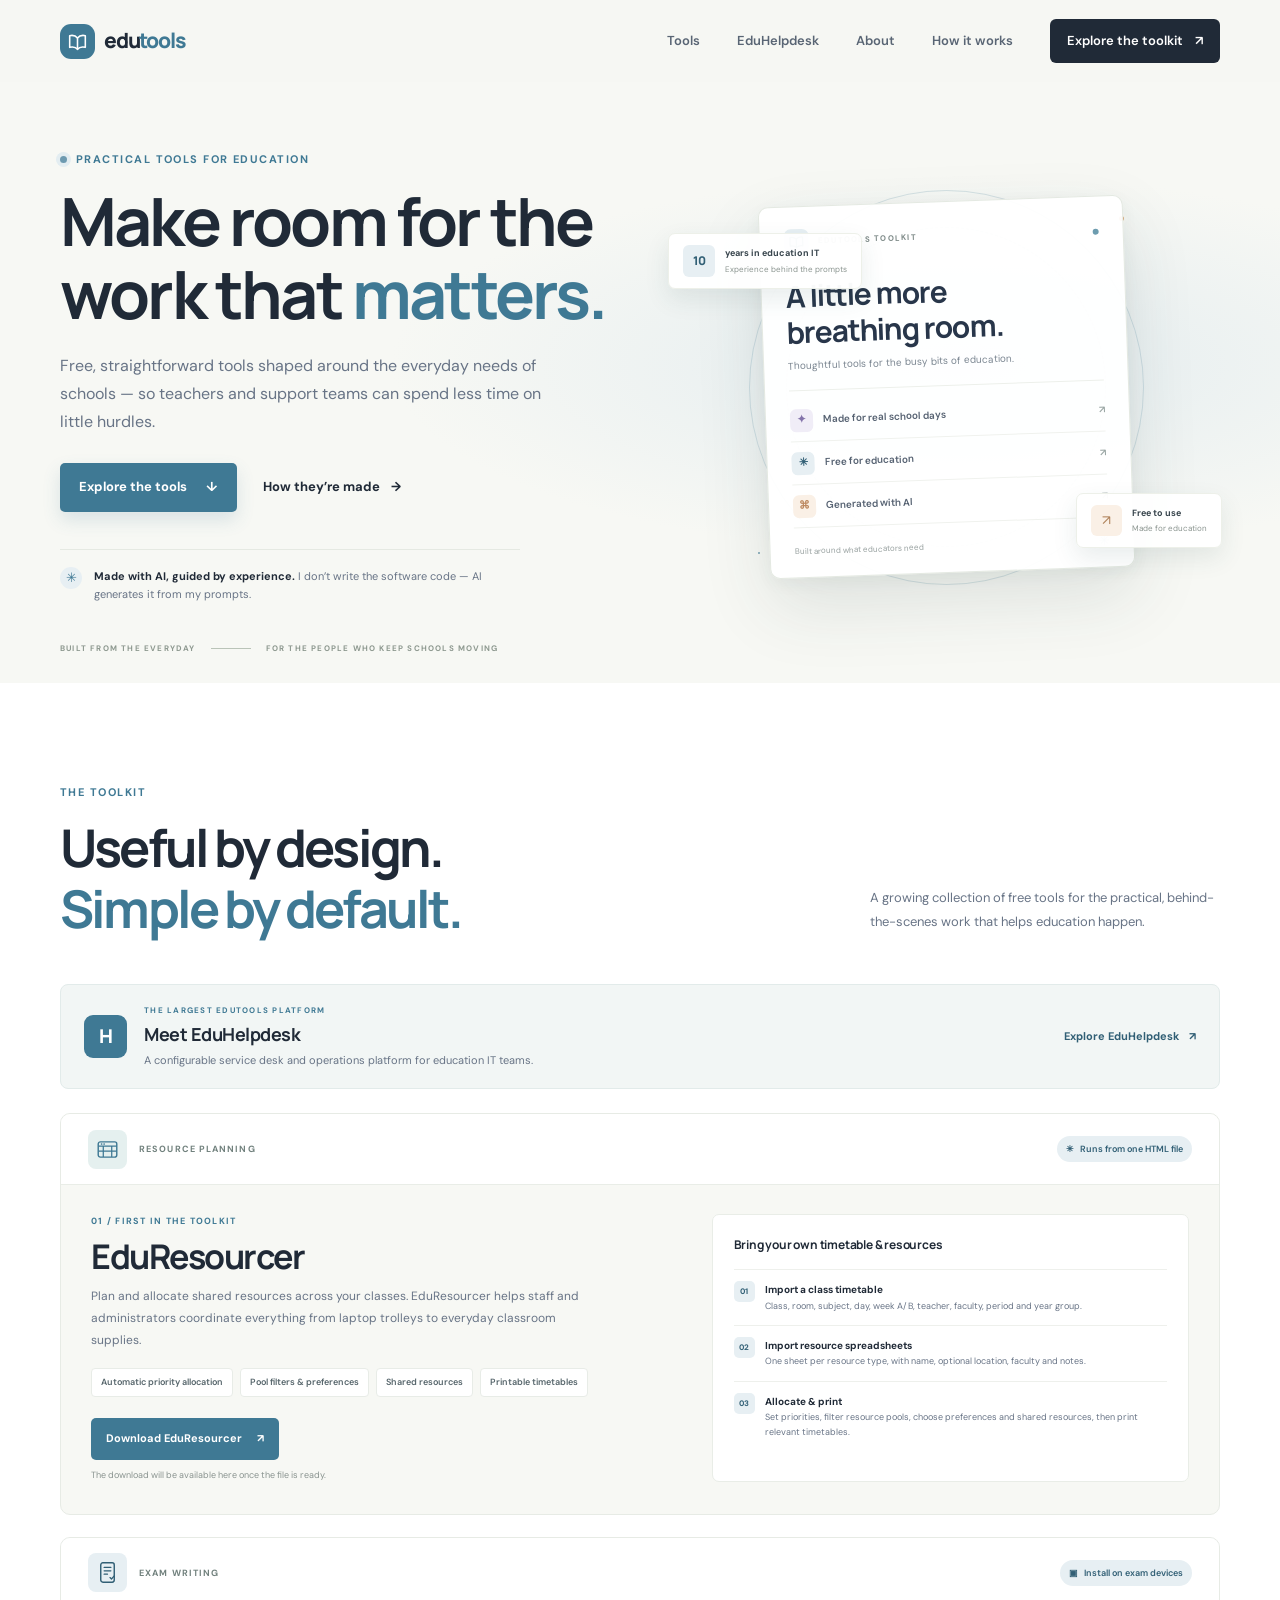
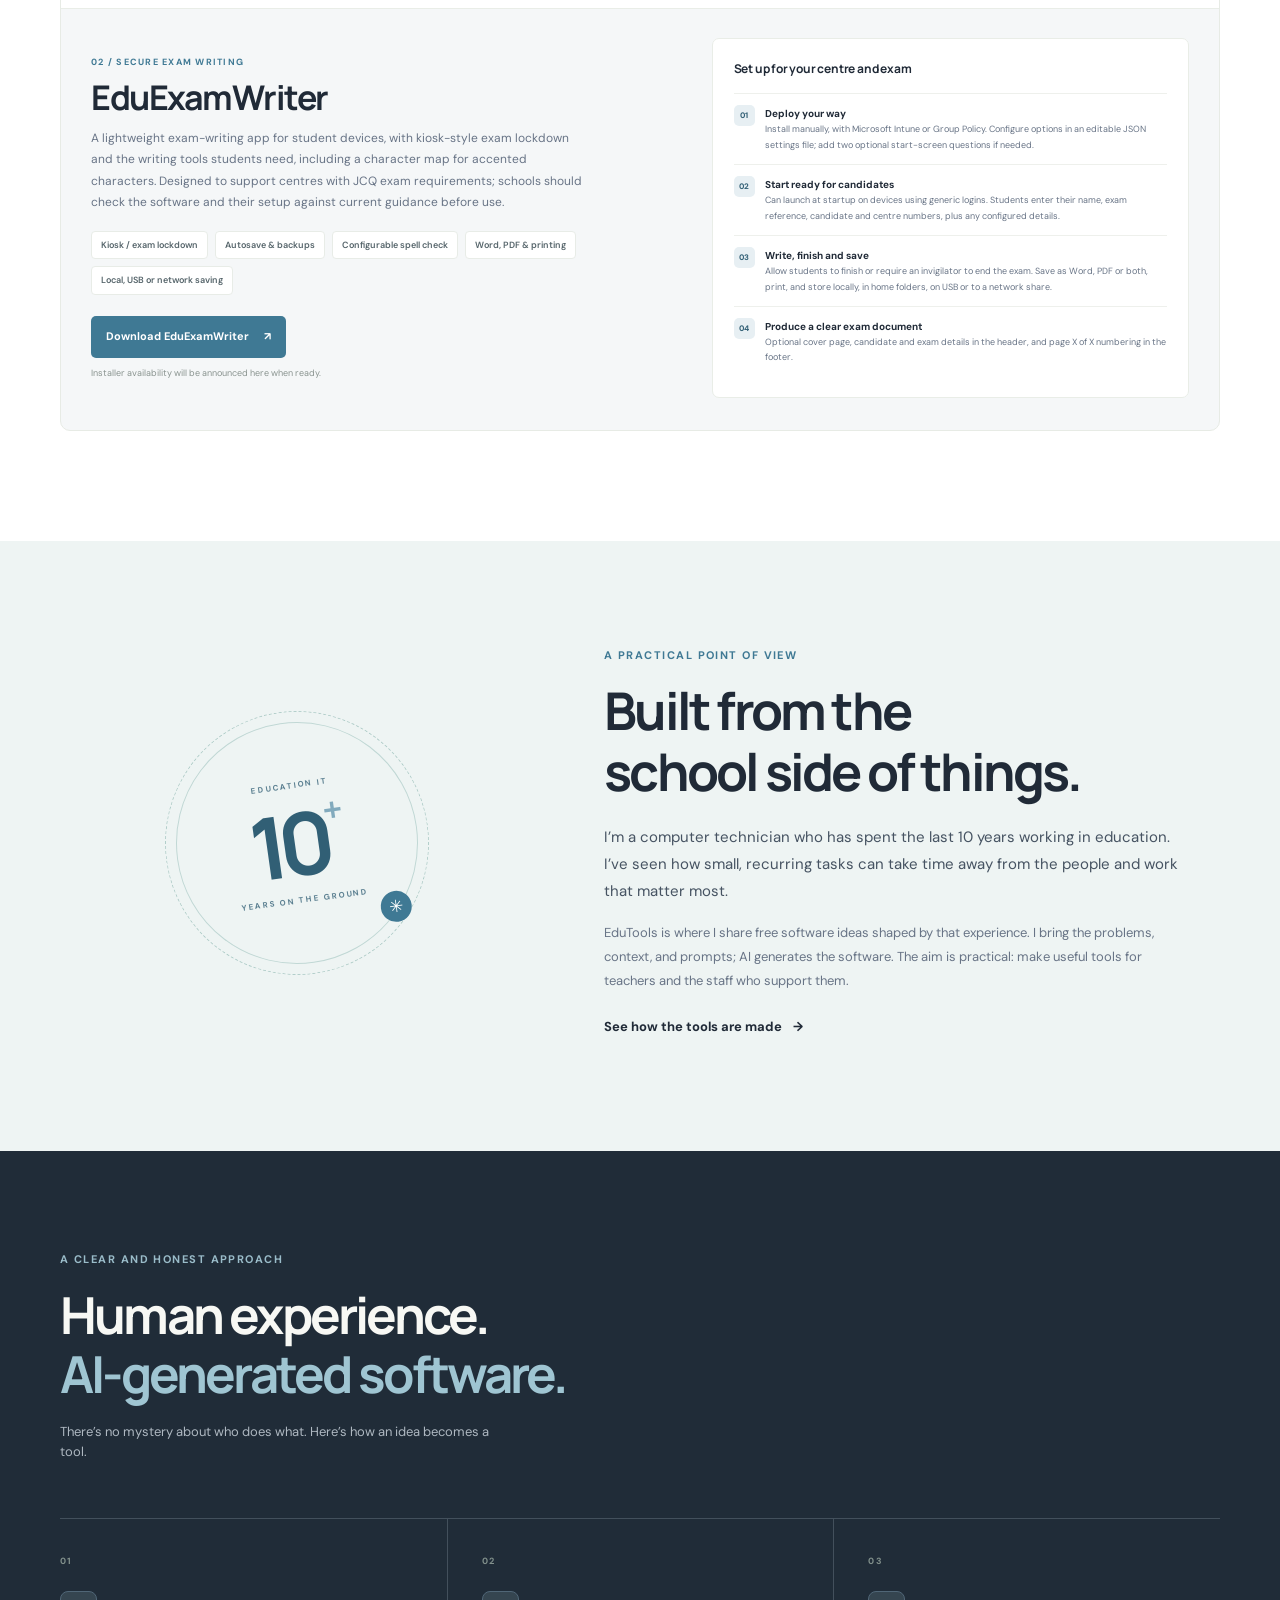
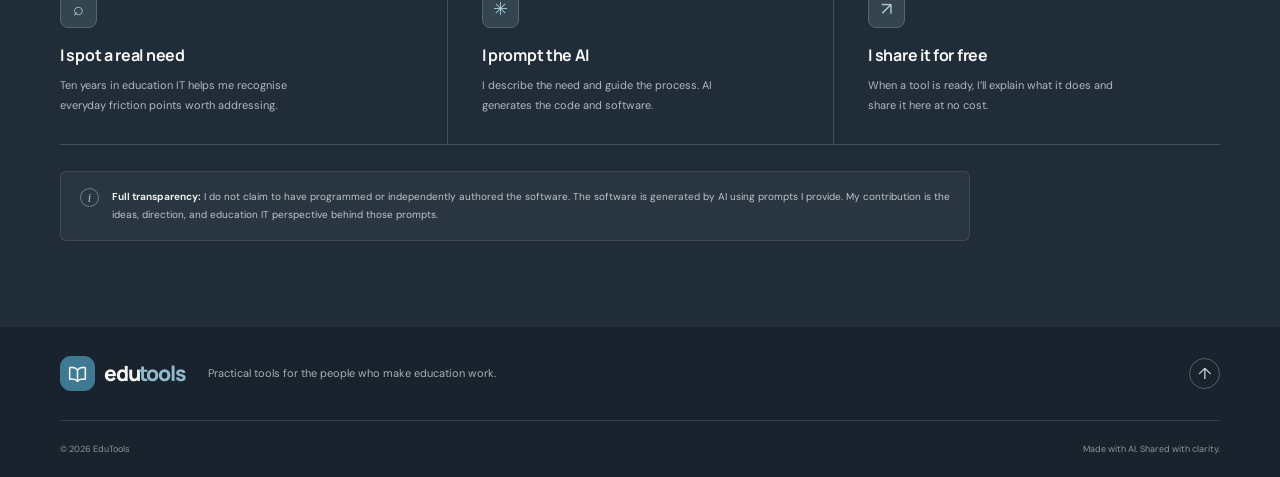
==== index.html @ 71851944 "Build EduTools product website Co-authored-by: Copilot App <223556219+Copilot@users.noreply.github.c" ====
<!doctype html>
<html lang="en">
  <head>
    <meta charset="utf-8">
    <meta name="viewport" content="width=device-width, initial-scale=1">
    <meta name="theme-color" content="#f7f8f4">
    <meta
      name="description"
      content="Free, practical tools for education, shaped by a decade of school IT experience and generated with AI."
    >
    <title>EduTools — Practical tools for education</title>
    <link rel="preconnect" href="https://fonts.googleapis.com">
    <link rel="preconnect" href="https://fonts.gstatic.com" crossorigin>
    <link
      href="https://fonts.googleapis.com/css2?family=DM+Sans:wght@400;500;600;700&family=Manrope:wght@400;500;600;700;800&display=swap"
      rel="stylesheet"
    >
    <link rel="stylesheet" href="styles.css">
    <script src="download-links.js" defer></script>
    <script src="script.js" defer></script>
  </head>
  <body>
    <a class="skip-link" href="#main">Skip to content</a>
    <header class="site-header">
      <div class="container nav-wrap">
        <a class="brand" href="#" aria-label="EduTools home">
          <span class="brand-mark" aria-hidden="true">
            <svg viewBox="0 0 32 32" fill="none">
              <path d="M6 8.5C10.5 7.5 14 9 16 11.5c2-2.5 5.5-4 10-3v15c-4.5-1-8-.1-10 2.5-2-2.6-5.5-3.5-10-2.5v-15Z" stroke="currentColor" stroke-width="2" stroke-linejoin="round"/>
              <path d="M16 12v14" stroke="currentColor" stroke-width="2" stroke-linecap="round"/>
            </svg>
          </span>
          <span>edu<span class="brand-accent">tools</span></span>
        </a>
        <button class="menu-toggle" type="button" aria-expanded="false" aria-controls="primary-nav">
          <span class="sr-only">Toggle navigation menu</span>
          <span></span><span></span>
        </button>
        <nav class="primary-nav" id="primary-nav" aria-label="Main navigation">
          <a href="#tools">Tools</a>
          <a href="helpdesk.html">EduHelpdesk</a>
          <a href="#about">About</a>
          <a href="#how">How it works</a>
          <a class="nav-cta" href="#tools">Explore the toolkit <span aria-hidden="true">↗</span></a>
        </nav>
      </div>
    </header>

    <main id="main">
      <section class="hero section-shell">
        <div class="container hero-grid">
          <div class="hero-copy">
            <p class="eyebrow"><span class="eyebrow-dot"></span> Practical tools for education</p>
            <h1>Make room for the work that <span>matters.</span></h1>
            <p class="hero-lede">
              Free, straightforward tools shaped around the everyday needs of schools —
              so teachers and support teams can spend less time on little hurdles.
            </p>
            <div class="hero-actions">
              <a class="button button-primary" href="#tools">Explore the tools <span aria-hidden="true">↓</span></a>
              <a class="text-link" href="#how">How they’re made <span aria-hidden="true">→</span></a>
            </div>
            <div class="honesty-note">
              <span class="honesty-icon" aria-hidden="true">✳</span>
              <p><strong>Made with AI, guided by experience.</strong> I don’t write the software code — AI generates it from my prompts.</p>
            </div>
          </div>

          <div class="hero-art" aria-label="An illustration of practical education tools">
            <div class="art-orbit orbit-one"></div>
            <div class="art-orbit orbit-two"></div>
            <div class="orbit-dot dot-one"></div>
            <div class="orbit-dot dot-two"></div>
            <div class="art-card card-main">
              <div class="card-topline">
                <span class="mini-mark"><svg viewBox="0 0 24 24" fill="none" aria-hidden="true"><path d="M4 6.5c3.3-.7 5.8.4 8 2.1 2.2-1.7 4.7-2.8 8-2.1v11c-3.3-.7-5.8 0-8 2-2.2-2-4.7-2.7-8-2v-11Z" stroke="currentColor" stroke-width="1.6" stroke-linejoin="round"/><path d="M12 8.8v10.4" stroke="currentColor" stroke-width="1.6"/></svg></span>
                <span class="card-label">EDUTOOLS TOOLKIT</span>
                <span class="live-dot" aria-hidden="true"></span>
              </div>
              <div class="art-heading">A little more<br>breathing room.</div>
              <p class="art-caption">Thoughtful tools for the busy bits of education.</p>
              <div class="art-divider"></div>
              <div class="art-rows">
                <div class="art-row"><span class="row-icon lilac">✦</span><span>Made for real school days</span><span class="row-arrow">↗</span></div>
                <div class="art-row"><span class="row-icon mint">✳</span><span>Free for education</span><span class="row-arrow">↗</span></div>
                <div class="art-row"><span class="row-icon peach">⌘</span><span>Generated with AI</span><span class="row-arrow">↗</span></div>
              </div>
              <div class="card-footer"><span>Built around what educators need</span><span class="footer-sparkle">✳</span></div>
            </div>
            <div class="floating-tag tag-experience"><span class="tag-icon">10</span><span><strong>years in education IT</strong><small>Experience behind the prompts</small></span></div>
            <div class="floating-tag tag-free"><span class="free-icon">↗</span><span><strong>Free to use</strong><small>Made for education</small></span></div>
          </div>
        </div>
        <div class="hero-bottom container">
          <span>BUILT FROM THE EVERYDAY</span>
          <span class="bottom-line"></span>
          <span>FOR THE PEOPLE WHO KEEP SCHOOLS MOVING</span>
        </div>
      </section>

      <section class="tools-section section-shell" id="tools">
        <div class="container">
          <div class="section-heading tools-heading">
            <div>
              <p class="eyebrow">The toolkit</p>
              <h2>Useful by design.<br><span>Simple by default.</span></h2>
            </div>
            <p class="section-intro">A growing collection of free tools for the practical, behind-the-scenes work that helps education happen.</p>
          </div>
          <a class="helpdesk-feature-link" href="helpdesk.html">
            <span class="helpdesk-feature-icon" aria-hidden="true">H</span>
            <span class="helpdesk-feature-copy">
              <span class="tool-kicker">THE LARGEST EDUTOOLS PLATFORM</span>
              <strong>Meet EduHelpdesk</strong>
              <span>A configurable service desk and operations platform for education IT teams.</span>
            </span>
            <span class="helpdesk-feature-cta">Explore EduHelpdesk <span aria-hidden="true">↗</span></span>
          </a>
          <article class="tool-card">
            <div class="tool-card-top">
              <div class="tool-icon" aria-hidden="true">
                <svg viewBox="0 0 32 32" fill="none">
                  <rect x="5" y="7" width="22" height="18" rx="2.5" stroke="currentColor" stroke-width="1.7"/>
                  <path d="M5 12h22M11 12v13m10-13v13M5 18h22" stroke="currentColor" stroke-width="1.5"/>
                  <path d="M9 9.5h.01M12 9.5h.01" stroke="currentColor" stroke-width="2" stroke-linecap="round"/>
                </svg>
              </div>
              <span class="tool-type">RESOURCE PLANNING</span>
              <span class="tool-file-badge"><span aria-hidden="true">✳</span> Runs from one HTML file</span>
            </div>
            <div class="tool-card-body">
              <div class="tool-details">
                <p class="tool-kicker">01 / FIRST IN THE TOOLKIT</p>
                <h3>EduResourcer</h3>
                <p class="tool-description">Plan and allocate shared resources across your classes. EduResourcer helps staff and administrators coordinate everything from laptop trolleys to everyday classroom supplies.</p>
                <div class="tool-features" aria-label="Key features">
                  <span>Automatic priority allocation</span>
                  <span>Pool filters &amp; preferences</span>
                  <span>Shared resources</span>
                  <span>Printable timetables</span>
                </div>
                <a class="tool-download is-disabled" id="eduresourcer-download" aria-disabled="true" tabindex="-1">
                  <span class="download-label">Download link coming soon</span>
                  <span aria-hidden="true">↗</span>
                </a>
                <p class="download-note">The download will be available here once the file is ready.</p>
              </div>
              <div class="tool-workflow">
                <h4>Bring your own timetable &amp; resources</h4>
                <div class="workflow-item">
                  <span class="workflow-number">01</span>
                  <p><strong>Import a class timetable</strong><br>Class, room, subject, day, week A/B, teacher, faculty, period and year group.</p>
                </div>
                <div class="workflow-item">
                  <span class="workflow-number">02</span>
                  <p><strong>Import resource spreadsheets</strong><br>One sheet per resource type, with name, optional location, faculty and notes.</p>
                </div>
                <div class="workflow-item">
                  <span class="workflow-number">03</span>
                  <p><strong>Allocate &amp; print</strong><br>Set priorities, filter resource pools, choose preferences and shared resources, then print relevant timetables.</p>
                </div>
              </div>
            </div>
          </article>
          <article class="tool-card tool-card-exam">
            <div class="tool-card-top">
              <div class="tool-icon exam-icon" aria-hidden="true">
                <svg viewBox="0 0 32 32" fill="none">
                  <rect x="8" y="4.5" width="16" height="23" rx="2.5" stroke="currentColor" stroke-width="1.7"/>
                  <path d="M12 10h8m-8 4h8m-8 4h4" stroke="currentColor" stroke-width="1.5" stroke-linecap="round"/>
                  <path d="m19 22 1.7 1.7L24 20" stroke="currentColor" stroke-width="1.5" stroke-linecap="round" stroke-linejoin="round"/>
                </svg>
              </div>
              <span class="tool-type">EXAM WRITING</span>
              <span class="tool-file-badge install-badge"><span aria-hidden="true">▣</span> Install on exam devices</span>
            </div>
            <div class="tool-card-body">
              <div class="tool-details">
                <p class="tool-kicker">02 / SECURE EXAM WRITING</p>
                <h3>EduExamWriter</h3>
                <p class="tool-description">A lightweight exam-writing app for student devices, with kiosk-style exam lockdown and the writing tools students need, including a character map for accented characters. Designed to support centres with JCQ exam requirements; schools should check the software and their setup against current guidance before use.</p>
                <div class="tool-features" aria-label="Key features">
                  <span>Kiosk / exam lockdown</span>
                  <span>Autosave &amp; backups</span>
                  <span>Configurable spell check</span>
                  <span>Word, PDF &amp; printing</span>
                  <span>Local, USB or network saving</span>
                </div>
                <a class="tool-download is-disabled" id="eduexamwriter-download" aria-disabled="true" tabindex="-1">
                  <span class="download-label">Installer link coming soon</span>
                  <span aria-hidden="true">↗</span>
                </a>
                <p class="download-note">Installer availability will be announced here when ready.</p>
              </div>
              <div class="tool-workflow">
                <h4>Set up for your centre and exam</h4>
                <div class="workflow-item">
                  <span class="workflow-number">01</span>
                  <p><strong>Deploy your way</strong><br>Install manually, with Microsoft Intune or Group Policy. Configure options in an editable JSON settings file; add two optional start-screen questions if needed.</p>
                </div>
                <div class="workflow-item">
                  <span class="workflow-number">02</span>
                  <p><strong>Start ready for candidates</strong><br>Can launch at startup on devices using generic logins. Students enter their name, exam reference, candidate and centre numbers, plus any configured details.</p>
                </div>
                <div class="workflow-item">
                  <span class="workflow-number">03</span>
                  <p><strong>Write, finish and save</strong><br>Allow students to finish or require an invigilator to end the exam. Save as Word, PDF or both, print, and store locally, in home folders, on USB or to a network share.</p>
                </div>
                <div class="workflow-item">
                  <span class="workflow-number">04</span>
                  <p><strong>Produce a clear exam document</strong><br>Optional cover page, candidate and exam details in the header, and page X of X numbering in the footer.</p>
                </div>
              </div>
            </div>
          </article>
        </div>
      </section>

      <section class="about-section section-shell" id="about">
        <div class="container about-grid">
          <div class="about-stamp">
            <div class="stamp-ring">
              <span class="stamp-top">EDUCATION IT</span>
              <span class="stamp-number">10<span>+</span></span>
              <span class="stamp-bottom">YEARS ON THE GROUND</span>
              <span class="stamp-center" aria-hidden="true">✳</span>
            </div>
          </div>
          <div class="about-copy">
            <p class="eyebrow">A practical point of view</p>
            <h2>Built from the<br>school side of things.</h2>
            <p class="about-lede">I’m a computer technician who has spent the last 10 years working in education. I’ve seen how small, recurring tasks can take time away from the people and work that matter most.</p>
            <p>EduTools is where I share free software ideas shaped by that experience. I bring the problems, context, and prompts; AI generates the software. The aim is practical: make useful tools for teachers and the staff who support them.</p>
            <a class="text-link" href="#how">See how the tools are made <span aria-hidden="true">→</span></a>
          </div>
        </div>
      </section>

      <section class="process-section section-shell" id="how">
        <div class="container">
          <div class="process-heading">
            <p class="eyebrow eyebrow-light">A clear and honest approach</p>
            <h2>Human experience.<br><span>AI-generated software.</span></h2>
            <p>There’s no mystery about who does what. Here’s how an idea becomes a tool.</p>
          </div>
          <div class="process-steps">
            <article class="process-step">
              <span class="step-number">01</span>
              <span class="step-icon" aria-hidden="true">⌕</span>
              <h3>I spot a real need</h3>
              <p>Ten years in education IT helps me recognise everyday friction points worth addressing.</p>
            </article>
            <article class="process-step">
              <span class="step-number">02</span>
              <span class="step-icon" aria-hidden="true">✳</span>
              <h3>I prompt the AI</h3>
              <p>I describe the need and guide the process. AI generates the code and software.</p>
            </article>
            <article class="process-step">
              <span class="step-number">03</span>
              <span class="step-icon" aria-hidden="true">↗</span>
              <h3>I share it for free</h3>
              <p>When a tool is ready, I’ll explain what it does and share it here at no cost.</p>
            </article>
          </div>
          <div class="disclosure">
            <span class="disclosure-icon" aria-hidden="true">i</span>
            <p><strong>Full transparency:</strong> I do not claim to have programmed or independently authored the software. The software is generated by AI using prompts I provide. My contribution is the ideas, direction, and education IT perspective behind those prompts.</p>
          </div>
        </div>
      </section>
    </main>

    <footer class="site-footer">
      <div class="container footer-main">
        <a class="brand footer-brand" href="#" aria-label="EduTools home">
          <span class="brand-mark" aria-hidden="true">
            <svg viewBox="0 0 32 32" fill="none"><path d="M6 8.5C10.5 7.5 14 9 16 11.5c2-2.5 5.5-4 10-3v15c-4.5-1-8-.1-10 2.5-2-2.6-5.5-3.5-10-2.5v-15Z" stroke="currentColor" stroke-width="2" stroke-linejoin="round"/><path d="M16 12v14" stroke="currentColor" stroke-width="2" stroke-linecap="round"/></svg>
          </span>
          <span>edu<span class="brand-accent">tools</span></span>
        </a>
        <p>Practical tools for the people who make education work.</p>
        <a class="footer-up" href="#" aria-label="Back to top">↑</a>
      </div>
      <div class="container footer-bottom">
        <span>© <span id="year">2026</span> EduTools</span>
        <span>Made with AI. Shared with clarity.</span>
      </div>
    </footer>
  </body>
</html>
---- styles.css ----
:root {
  color-scheme: light;
  --ink: #202a37;
  --muted: #687486;
  --teal: #3f7994;
  --teal-dark: #315f75;
  --teal-soft: #e7eff3;
  --paper: #f7f8f4;
  --white: #fff;
  --line: #e5e9e2;
  --night: #202c38;
  --display: "Manrope", "DM Sans", sans-serif;
  --body: "DM Sans", sans-serif;
}

* { box-sizing: border-box; }
html { scroll-behavior: smooth; scroll-padding-top: 88px; }
body { margin: 0; color: var(--ink); background: var(--paper); font-family: var(--body); font-size: 16px; line-height: 1.6; -webkit-font-smoothing: antialiased; }
a { color: inherit; text-decoration: none; }
button { font: inherit; }
.container { width: min(1160px, calc(100% - 64px)); margin: 0 auto; }
.section-shell { position: relative; overflow: hidden; }
.skip-link { position: absolute; z-index: 20; top: 10px; left: 10px; padding: 10px 14px; color: var(--white); background: var(--night); transform: translateY(-150%); }
.skip-link:focus { transform: translateY(0); }
.sr-only { position: absolute; width: 1px; height: 1px; padding: 0; margin: -1px; overflow: hidden; clip: rect(0, 0, 0, 0); white-space: nowrap; border: 0; }

.site-header { position: relative; z-index: 5; background: rgba(247, 248, 244, .93); }
.nav-wrap { height: 82px; display: flex; align-items: center; justify-content: space-between; }
.brand { display: inline-flex; align-items: center; gap: 9px; color: var(--ink); font-family: var(--display); font-size: 21px; font-weight: 800; letter-spacing: -1.2px; }
.brand-mark { display: grid; width: 35px; height: 35px; place-items: center; color: var(--white); background: var(--teal); border-radius: 11px; }
.brand-mark svg { width: 25px; height: 25px; }
.brand-accent { color: var(--teal); }
.primary-nav { display: flex; align-items: center; gap: 37px; color: #596574; font-size: 13px; font-weight: 600; }
.primary-nav > a:not(.nav-cta):hover, .text-link:hover { color: var(--teal-dark); }
.nav-cta { display: inline-flex; align-items: center; gap: 12px; padding: 12px 17px; color: var(--white); background: var(--ink); border-radius: 6px; transition: background .2s ease, transform .2s ease; }
.nav-cta:hover { background: var(--teal-dark); transform: translateY(-1px); }
.menu-toggle { display: none; }

.hero { padding: 67px 0 28px; background: radial-gradient(ellipse at 75% 47%, rgba(222, 233, 238, .76) 0, rgba(247, 248, 244, 0) 42%); }
.hero-grid { min-height: 476px; display: grid; grid-template-columns: 1.02fr .98fr; align-items: center; gap: 42px; }
.hero-copy { position: relative; z-index: 1; padding-bottom: 20px; }
.eyebrow { display: flex; align-items: center; gap: 9px; margin: 0 0 17px; color: var(--teal); font-size: 11px; font-weight: 700; letter-spacing: 1.45px; text-transform: uppercase; }
.eyebrow-dot { width: 7px; height: 7px; background: #6d9ab0; border-radius: 50%; box-shadow: 0 0 0 4px #e3edf1; }
h1, h2, h3, p { margin-top: 0; }
h1, h2 { font-family: var(--display); letter-spacing: -2.8px; }
.hero h1 { max-width: 570px; margin-bottom: 22px; font-size: clamp(48px, 5.2vw, 68px); font-weight: 700; line-height: 1.09; }
.hero h1 span, .section-heading h2 span { color: var(--teal); }
.hero-lede { max-width: 490px; margin-bottom: 27px; color: var(--muted); font-size: 16px; line-height: 1.75; }
.hero-actions { display: flex; align-items: center; gap: 26px; }
.button { display: inline-flex; align-items: center; justify-content: center; gap: 19px; padding: 14px 19px; border-radius: 5px; font-size: 13px; font-weight: 700; transition: transform .2s ease, background .2s ease; }
.button-primary { color: var(--white); background: var(--teal); box-shadow: 0 8px 18px rgba(63, 121, 148, .16); }
.button-primary:hover { background: var(--teal-dark); transform: translateY(-2px); }
.text-link { display: inline-flex; align-items: center; gap: 11px; color: var(--ink); font-size: 13px; font-weight: 700; transition: color .2s ease; }
.honesty-note { display: flex; max-width: 460px; align-items: flex-start; gap: 12px; margin-top: 37px; padding-top: 17px; border-top: 1px solid var(--line); }
.honesty-icon { display: grid; width: 22px; height: 22px; flex: 0 0 22px; place-items: center; color: var(--teal); background: var(--teal-soft); border-radius: 50%; font-size: 13px; }
.honesty-note p { margin: 0; color: var(--muted); font-size: 11px; line-height: 1.65; }
.honesty-note strong { color: var(--ink); font-weight: 700; }

.hero-art { position: relative; display: grid; min-height: 452px; place-items: center; }
.art-orbit { position: absolute; border: 1px solid rgba(63, 121, 148, .19); border-radius: 50%; }
.orbit-one { width: 395px; height: 395px; }
.orbit-two { width: 320px; height: 320px; border-style: dashed; }
.orbit-dot { position: absolute; z-index: 1; width: 11px; height: 11px; background: #d5a16e; border: 3px solid var(--paper); border-radius: 50%; }
.dot-one { top: 52px; right: 93px; }
.dot-two { bottom: 56px; left: 83px; width: 8px; height: 8px; background: #78a0b1; }
.art-card { position: relative; z-index: 2; }
.card-main { width: min(365px, 77%); min-height: 348px; padding: 22px 24px 15px; background: rgba(255, 255, 255, .95); border: 1px solid rgba(226, 231, 223, .9); border-radius: 10px; box-shadow: 0 28px 70px rgba(43, 69, 68, .12), 0 5px 16px rgba(43, 69, 68, .05); transform: rotate(-2deg); }
.card-topline { display: flex; align-items: center; gap: 9px; }
.mini-mark { display: grid; width: 25px; height: 25px; place-items: center; color: var(--teal); background: var(--teal-soft); border-radius: 7px; }
.mini-mark svg { width: 19px; height: 19px; }
.card-label { color: #7f8b89; font-size: 8px; font-weight: 700; letter-spacing: 1.25px; }
.live-dot { width: 6px; height: 6px; margin-left: auto; background: #6d9caf; border-radius: 50%; }
.art-heading { margin-top: 24px; color: #28364a; font-family: var(--display); font-size: 30px; font-weight: 700; letter-spacing: -1.15px; line-height: 1.2; }
.art-caption { margin: 8px 0 16px; color: #7c8792; font-size: 10px; }
.art-divider { height: 1px; background: #edf0eb; }
.art-rows { padding-top: 8px; }
.art-row { display: flex; height: 43px; align-items: center; gap: 10px; border-bottom: 1px solid #f0f2ee; color: #556171; font-size: 10px; font-weight: 600; }
.row-icon { display: grid; width: 23px; height: 23px; place-items: center; border-radius: 6px; font-size: 11px; }
.row-icon.lilac { color: #8373aa; background: #f0edf7; }
.row-icon.mint { color: var(--teal-dark); background: var(--teal-soft); }
.row-icon.peach { color: #bd8a62; background: #faf0e6; }
.row-arrow { margin-left: auto; color: #9aa6a4; }
.card-footer { display: flex; align-items: center; justify-content: space-between; padding-top: 13px; color: #97a09f; font-size: 8px; }
.footer-sparkle { color: #82aabe; font-size: 13px; }
.floating-tag { position: absolute; z-index: 3; display: flex; align-items: center; gap: 10px; padding: 11px 14px; background: rgba(255, 255, 255, .97); border: 1px solid #edf0e9; border-radius: 7px; box-shadow: 0 10px 25px rgba(40, 76, 77, .1); }
.floating-tag strong, .floating-tag small { display: block; white-space: nowrap; }
.floating-tag strong { color: #38454d; font-size: 9px; }
.floating-tag small { margin-top: 2px; color: #8a948f; font-size: 8px; }
.tag-experience { top: 72px; left: -4px; }
.tag-icon { display: grid; width: 32px; height: 32px; place-items: center; color: var(--teal-dark); background: var(--teal-soft); border-radius: 6px; font-family: var(--display); font-size: 12px; font-weight: 800; }
.tag-free { right: -2px; bottom: 65px; }
.free-icon { display: grid; width: 31px; height: 31px; place-items: center; color: #af8159; background: #faf0e6; border-radius: 6px; font-size: 14px; }
.hero-bottom { display: flex; align-items: center; gap: 15px; padding-top: 17px; color: #8d988f; font-size: 8px; font-weight: 700; letter-spacing: 1.2px; }
.bottom-line { width: 40px; height: 1px; background: #bac4b8; }

.tools-section { padding: 101px 0 110px; background: #fff; }
.section-heading { display: flex; align-items: flex-end; justify-content: space-between; gap: 30px; }
.section-heading h2, .about-copy h2, .process-heading h2 { margin: 0; font-size: clamp(38px, 4.5vw, 52px); font-weight: 700; line-height: 1.16; }
.tools-heading { margin-bottom: 45px; }
.section-intro { max-width: 350px; margin: 0 0 6px; color: var(--muted); font-size: 13px; line-height: 1.8; }
.helpdesk-feature-link { display: flex; align-items: center; gap: 17px; margin-bottom: 24px; padding: 19px 23px; background: #f2f6f5; border: 1px solid #e2ebea; border-radius: 8px; transition: border-color .2s ease, transform .2s ease, box-shadow .2s ease; }
.helpdesk-feature-link:hover { border-color: #bad0dc; box-shadow: 0 10px 25px rgba(48, 91, 112, .07); transform: translateY(-2px); }
.helpdesk-feature-icon { display: grid; width: 43px; height: 43px; flex: 0 0 43px; place-items: center; color: #fff; background: var(--teal); border-radius: 9px; font-family: var(--display); font-size: 19px; font-weight: 800; }
.helpdesk-feature-copy { display: flex; flex: 1; flex-direction: column; gap: 3px; }
.helpdesk-feature-copy .tool-kicker { margin: 0; font-size: 8px; }
.helpdesk-feature-copy strong { color: var(--ink); font-family: var(--display); font-size: 18px; letter-spacing: -.5px; }
.helpdesk-feature-copy > span:last-child { color: var(--muted); font-size: 11px; }
.helpdesk-feature-cta { display: flex; align-items: center; gap: 10px; color: var(--teal-dark); font-size: 11px; font-weight: 700; white-space: nowrap; }
.tool-card { overflow: hidden; background: #f7f8f4; border: 1px solid #e7ebe5; border-radius: 10px; }
.tool-card + .tool-card { margin-top: 22px; }
.tool-card-exam { background: #f5f7f8; }
.tool-card-top { display: flex; min-height: 71px; align-items: center; gap: 12px; padding: 15px 27px; background: #fff; border-bottom: 1px solid #e9ede7; }
.tool-icon { display: grid; width: 39px; height: 39px; flex: 0 0 39px; place-items: center; color: var(--teal); background: #e5f0ef; border-radius: 8px; }
.exam-icon { color: var(--teal-dark); background: var(--teal-soft); }
.tool-icon svg { width: 27px; height: 27px; }
.tool-type { color: #71817d; font-size: 9px; font-weight: 700; letter-spacing: 1.1px; }
.tool-file-badge { display: inline-flex; align-items: center; gap: 6px; margin-left: auto; padding: 6px 9px; color: var(--teal-dark); background: var(--teal-soft); border-radius: 20px; font-size: 9px; font-weight: 600; }
.install-badge { color: var(--teal-dark); background: var(--teal-soft); }
.tool-card-body { display: grid; grid-template-columns: 1.1fr .9fr; gap: 37px; padding: 29px 30px 32px; }
.tool-details { align-self: center; }
.tool-kicker { margin: 0 0 7px; color: var(--teal); font-size: 9px; font-weight: 700; letter-spacing: 1.25px; }
.tool-details h3 { margin: 0 0 10px; font-family: var(--display); font-size: 34px; letter-spacing: -1.5px; line-height: 1.2; }
.tool-description { max-width: 495px; margin: 0; color: var(--muted); font-size: 12px; line-height: 1.8; }
.tool-features { display: flex; flex-wrap: wrap; gap: 7px; margin-top: 17px; }
.tool-features span { padding: 6px 9px; color: #56656b; background: #fff; border: 1px solid #e8ece7; border-radius: 4px; font-size: 9px; font-weight: 600; }
.tool-download { display: inline-flex; min-height: 42px; align-items: center; justify-content: center; gap: 15px; margin-top: 21px; padding: 0 15px; color: #fff; background: var(--teal); border-radius: 5px; font-size: 11px; font-weight: 700; transition: background .2s ease, transform .2s ease; }
.tool-download:not(.is-disabled):hover { background: var(--teal-dark); transform: translateY(-1px); }
.tool-download.is-disabled { color: #75837f; background: #e4e9e4; cursor: not-allowed; }
.tool-card-exam .tool-download:not(.is-disabled) { background: var(--teal); }
.tool-card-exam .tool-download:not(.is-disabled):hover { background: var(--teal-dark); }
.tool-card-exam .workflow-number { color: var(--teal-dark); background: var(--teal-soft); }
.download-note { margin: 8px 0 0; color: #89938f; font-size: 9px; }
.tool-workflow { align-self: stretch; padding: 20px 21px; background: #fff; border: 1px solid #e9ede7; border-radius: 7px; }
.tool-workflow h4 { margin: 0 0 15px; font-family: var(--display); font-size: 12px; letter-spacing: -.2px; }
.workflow-item { display: flex; align-items: flex-start; gap: 10px; padding: 11px 0; border-top: 1px solid #eef0ec; }
.workflow-number { display: grid; width: 21px; height: 21px; flex: 0 0 21px; place-items: center; color: var(--teal-dark); background: var(--teal-soft); border-radius: 5px; font-size: 8px; font-weight: 700; }
.workflow-item p { margin: 0; color: var(--muted); font-size: 9px; line-height: 1.7; }
.workflow-item strong { color: var(--ink); font-size: 10px; }
.about-section { padding: 106px 0 112px; background: #eef4f3; }
.about-grid { display: grid; grid-template-columns: .87fr 1.13fr; align-items: center; gap: 70px; }
.about-stamp { display: grid; min-height: 300px; place-items: center; }
.stamp-ring { position: relative; display: flex; width: 242px; height: 242px; flex-direction: column; align-items: center; justify-content: center; color: var(--teal-dark); border: 1px solid #c1d8d5; border-radius: 50%; outline: 1px dashed #b2ceca; outline-offset: 10px; transform: rotate(-8deg); }
.stamp-top, .stamp-bottom { color: #5d8192; font-size: 8px; font-weight: 700; letter-spacing: 1.8px; }
.stamp-number { margin: 2px 0; font-family: var(--display); font-size: 86px; font-weight: 700; letter-spacing: -9px; line-height: 1.15; }
.stamp-number span { color: #82aabd; font-size: 36px; letter-spacing: -3px; vertical-align: top; }
.stamp-center { position: absolute; right: 15px; bottom: 28px; display: grid; width: 31px; height: 31px; place-items: center; color: #fff; background: var(--teal); border-radius: 50%; font-size: 17px; }
.about-copy { max-width: 580px; }
.about-copy h2 { margin-bottom: 22px; }
.about-copy > p:not(.eyebrow) { margin-bottom: 16px; color: var(--muted); font-size: 13px; line-height: 1.85; }
.about-copy .about-lede { color: #465362 !important; font-size: 15px !important; line-height: 1.8 !important; }
.about-copy .text-link { margin-top: 8px; }

.process-section { padding: 100px 0 86px; color: #f7f8f4; background: var(--night); }
.eyebrow-light { color: #9abcc9; }
.process-heading { max-width: 670px; }
.process-heading h2 { font-size: clamp(38px, 4.3vw, 51px); }
.process-heading h2 span { color: #9fc5d2; }
.process-heading > p:last-child { max-width: 440px; margin: 18px 0 0; color: #aeb8c1; font-size: 13px; }
.process-steps { display: grid; grid-template-columns: repeat(3, 1fr); gap: 0; margin-top: 55px; border-top: 1px solid #43505c; border-bottom: 1px solid #43505c; }
.process-step { position: relative; min-height: 225px; padding: 27px 35px 27px 0; }
.process-step + .process-step { padding-left: 34px; border-left: 1px solid #43505c; }
.step-number { color: #82918c; font-size: 9px; font-weight: 700; letter-spacing: 1.2px; }
.step-icon { display: grid; width: 37px; height: 37px; margin: 19px 0 15px; place-items: center; color: #a9cedc; background: #354550; border: 1px solid #506677; border-radius: 8px; font-size: 18px; }
.process-step h3 { margin-bottom: 8px; font-family: var(--display); font-size: 16px; letter-spacing: -.3px; }
.process-step p { max-width: 265px; margin: 0; color: #aeb8c1; font-size: 11px; line-height: 1.8; }
.disclosure { display: flex; align-items: flex-start; gap: 13px; max-width: 910px; margin-top: 26px; padding: 16px 19px; background: rgba(255, 255, 255, .045); border: 1px solid rgba(255, 255, 255, .1); border-radius: 6px; }
.disclosure-icon { display: grid; width: 19px; height: 19px; flex: 0 0 19px; place-items: center; color: #a9cedc; border: 1px solid #6b8190; border-radius: 50%; font-family: Georgia, serif; font-size: 12px; font-style: italic; }
.disclosure p { margin: 0; color: #bdc6ca; font-size: 10px; line-height: 1.8; }
.disclosure strong { color: #eef2ec; }

.site-footer { color: #cbd3d3; background: #19232d; }
.footer-main { display: flex; min-height: 94px; align-items: center; gap: 24px; border-bottom: 1px solid #35404a; }
.footer-brand { color: #f6f7f3; }
.footer-brand .brand-accent { color: #91b9ca; }
.footer-brand .brand-mark { color: #eef5eb; background: var(--teal); }
.footer-main > p { margin: 0; color: #a5b0b6; font-size: 11px; }
.footer-up { display: grid; width: 31px; height: 31px; margin-left: auto; place-items: center; border: 1px solid #53606a; border-radius: 50%; transition: background .2s ease; }
.footer-up:hover { background: #31404a; }
.footer-bottom { display: flex; min-height: 56px; align-items: center; justify-content: space-between; color: #89969e; font-size: 9px; }

@media (max-width: 900px) {
  .container { width: min(100% - 48px, 700px); }
  .hero { padding-top: 42px; }
  .hero-grid { grid-template-columns: 1fr; gap: 5px; }
  .hero-copy { padding-bottom: 0; }
  .hero h1 { max-width: 630px; font-size: clamp(48px, 8vw, 66px); }
  .hero-art { min-height: 420px; }
  .tag-experience { left: 6%; }
  .tag-free { right: 6%; }
  .hero-bottom { margin-top: 4px; }
  .about-grid { gap: 32px; }
  .tool-card-body { gap: 22px; padding: 24px; }
  .tool-workflow { padding: 17px; }
}

@media (max-width: 640px) {
  html { scroll-padding-top: 70px; }
  .container { width: calc(100% - 40px); }
  .nav-wrap { height: 70px; }
  .menu-toggle { display: flex; width: 40px; height: 40px; flex-direction: column; align-items: center; justify-content: center; gap: 6px; padding: 0; background: transparent; border: 1px solid var(--line); border-radius: 6px; cursor: pointer; }
  .menu-toggle span:not(.sr-only) { width: 17px; height: 2px; background: var(--ink); transition: transform .2s ease; }
  .menu-toggle[aria-expanded="true"] span:nth-last-child(2) { transform: translateY(4px) rotate(45deg); }
  .menu-toggle[aria-expanded="true"] span:last-child { transform: translateY(-4px) rotate(-45deg); }
  .primary-nav { position: absolute; top: 62px; right: 20px; left: 20px; display: none; align-items: stretch; gap: 0; padding: 9px 16px 15px; background: #fff; border: 1px solid var(--line); border-radius: 8px; box-shadow: 0 15px 35px rgba(29, 45, 35, .12); }
  .primary-nav.is-open { display: flex; flex-direction: column; }
  .primary-nav > a:not(.nav-cta) { padding: 11px 0; border-bottom: 1px solid #f0f1ee; }
  .nav-cta { justify-content: center; margin-top: 12px; }
  .hero { padding: 43px 0 24px; }
  .hero-grid { min-height: 0; }
  .eyebrow { font-size: 9px; letter-spacing: 1.1px; }
  .hero h1 { margin-bottom: 16px; font-size: clamp(44px, 13vw, 58px); letter-spacing: -2.3px; }
  .hero-lede { font-size: 14px; }
  .hero-actions { gap: 17px; }
  .button { gap: 11px; padding: 13px 14px; font-size: 11px; }
  .text-link { gap: 7px; font-size: 11px; }
  .honesty-note { margin-top: 25px; }
  .hero-art { min-height: 363px; margin-top: 6px; }
  .orbit-one { width: 315px; height: 315px; }
  .orbit-two { width: 255px; height: 255px; }
  .card-main { width: min(310px, 79%); min-height: 317px; padding: 18px 19px 13px; }
  .art-heading { margin-top: 18px; font-size: 27px; }
  .art-row { height: 39px; }
  .tag-experience { top: 39px; left: 0; }
  .tag-free { right: 0; bottom: 36px; }
  .floating-tag { gap: 7px; padding: 8px 9px; }
  .floating-tag strong { font-size: 8px; }
  .floating-tag small { font-size: 7px; }
  .tag-icon, .free-icon { width: 27px; height: 27px; }
  .hero-bottom { gap: 9px; font-size: 6px; letter-spacing: .7px; }
  .bottom-line { width: 20px; }
  .tools-section, .about-section { padding: 73px 0; }
  .section-heading { display: block; }
  .section-heading h2, .about-copy h2, .process-heading h2 { font-size: 39px; letter-spacing: -2px; }
  .tools-heading { margin-bottom: 25px; }
  .section-intro { margin-top: 16px; font-size: 12px; }
  .helpdesk-feature-link { align-items: flex-start; flex-wrap: wrap; gap: 11px; padding: 16px; }
  .helpdesk-feature-icon { width: 36px; height: 36px; flex-basis: 36px; }
  .helpdesk-feature-copy { min-width: calc(100% - 55px); }
  .helpdesk-feature-copy strong { font-size: 16px; }
  .helpdesk-feature-cta { margin-left: 47px; font-size: 10px; }
  .tool-card-top { flex-wrap: wrap; gap: 9px; padding: 13px 16px; }
  .tool-icon { width: 34px; height: 34px; flex-basis: 34px; }
  .tool-icon svg { width: 24px; height: 24px; }
  .tool-type { font-size: 8px; }
  .tool-file-badge { margin-left: auto; padding: 5px 7px; font-size: 8px; }
  .tool-card-body { grid-template-columns: 1fr; gap: 22px; padding: 22px 17px; }
  .tool-details h3 { font-size: 30px; }
  .tool-description { font-size: 11px; }
  .tool-features span { font-size: 8px; }
  .tool-workflow { padding: 17px 15px; }
  .about-grid { grid-template-columns: 1fr; gap: 25px; }
  .about-stamp { min-height: 210px; }
  .stamp-ring { width: 190px; height: 190px; }
  .stamp-number { font-size: 69px; }
  .stamp-center { right: 9px; bottom: 17px; width: 28px; height: 28px; }
  .about-copy > p:not(.eyebrow) { font-size: 12px; }
  .about-copy .about-lede { font-size: 14px !important; }
  .process-section { padding: 74px 0 60px; }
  .process-heading > p:last-child { font-size: 12px; }
  .process-steps { grid-template-columns: 1fr; margin-top: 33px; }
  .process-step, .process-step + .process-step { min-height: 0; padding: 20px 0; border-left: 0; }
  .process-step + .process-step { border-top: 1px solid #43505c; }
  .step-icon { margin: 11px 0; }
  .process-step p { max-width: 350px; }
  .disclosure { margin-top: 18px; padding: 13px; }
  .disclosure p { font-size: 9px; }
  .footer-main { min-height: 84px; gap: 12px; }
  .footer-main > p { max-width: 160px; font-size: 9px; }
  .footer-bottom { min-height: 52px; font-size: 8px; }
}

@media (prefers-reduced-motion: reduce) {
  *, *::before, *::after { scroll-behavior: auto !important; transition-duration: .01ms !important; animation-duration: .01ms !important; animation-iteration-count: 1 !important; }
}
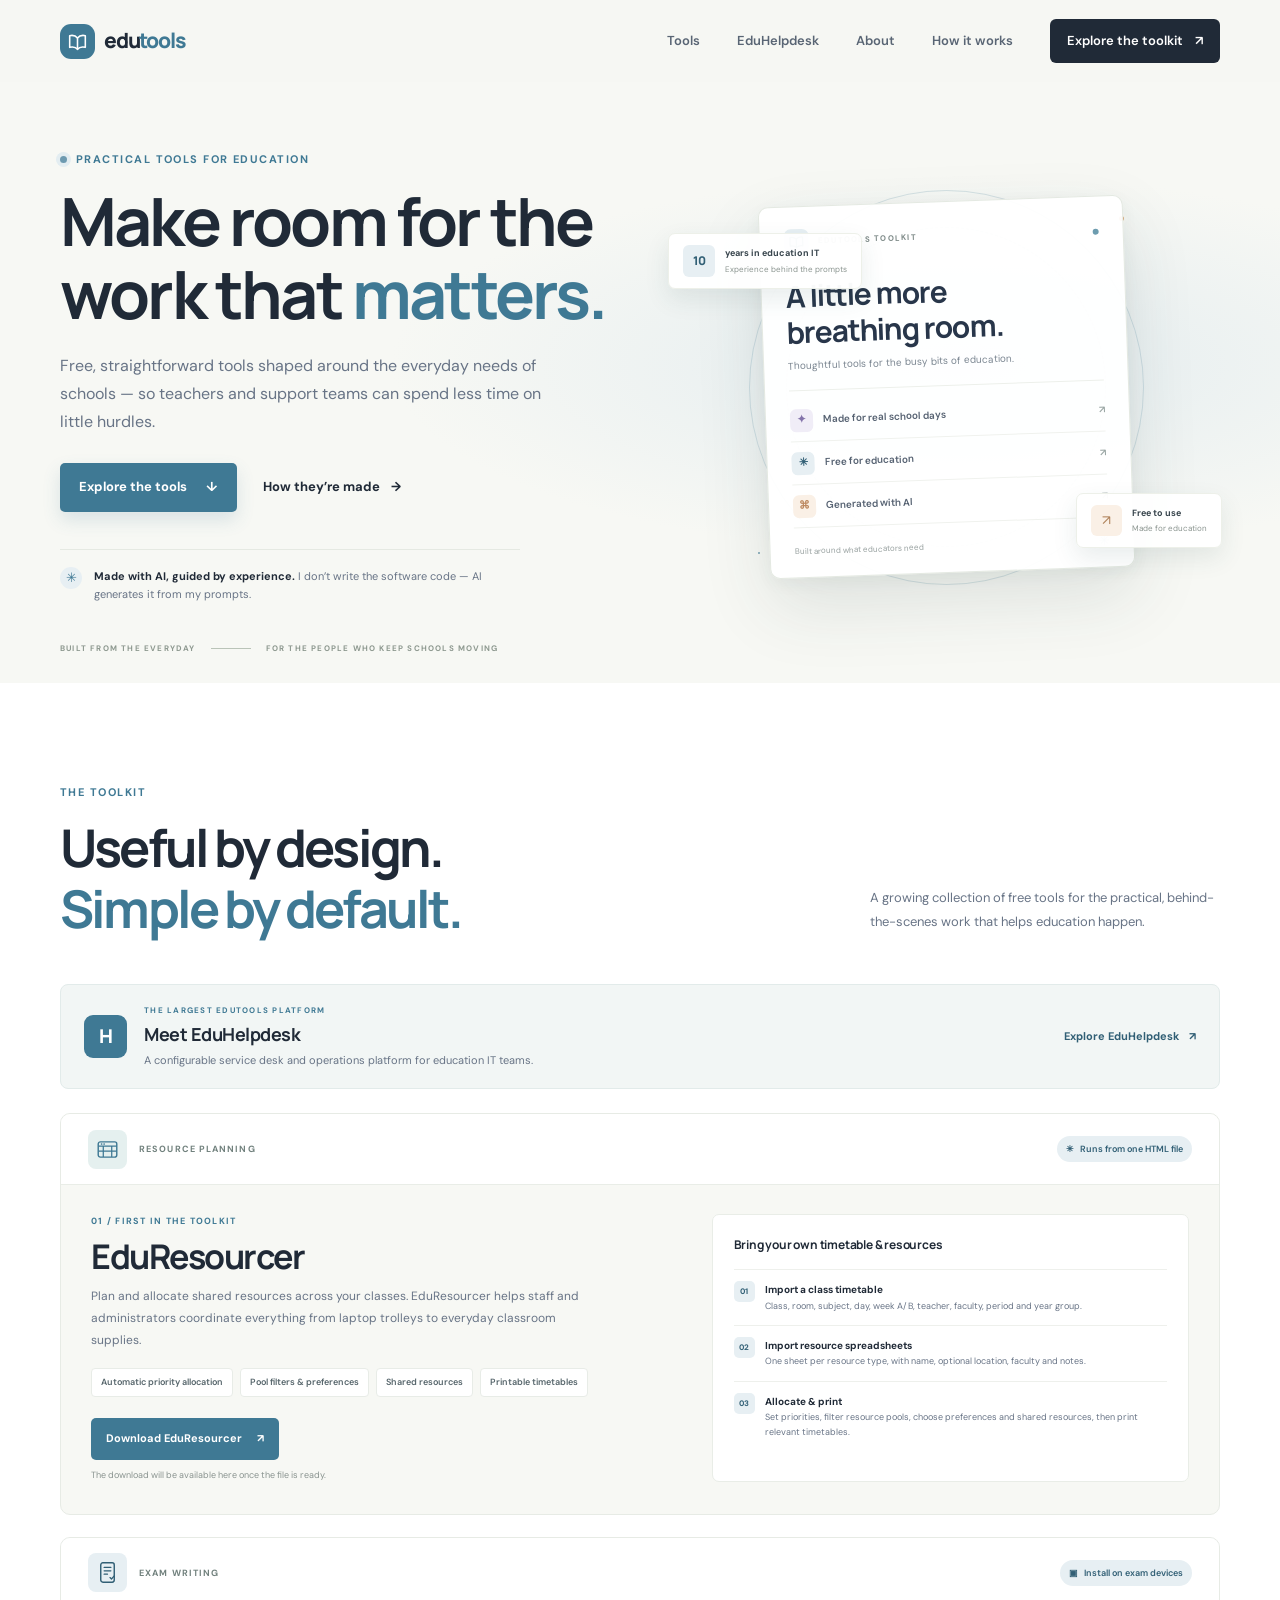
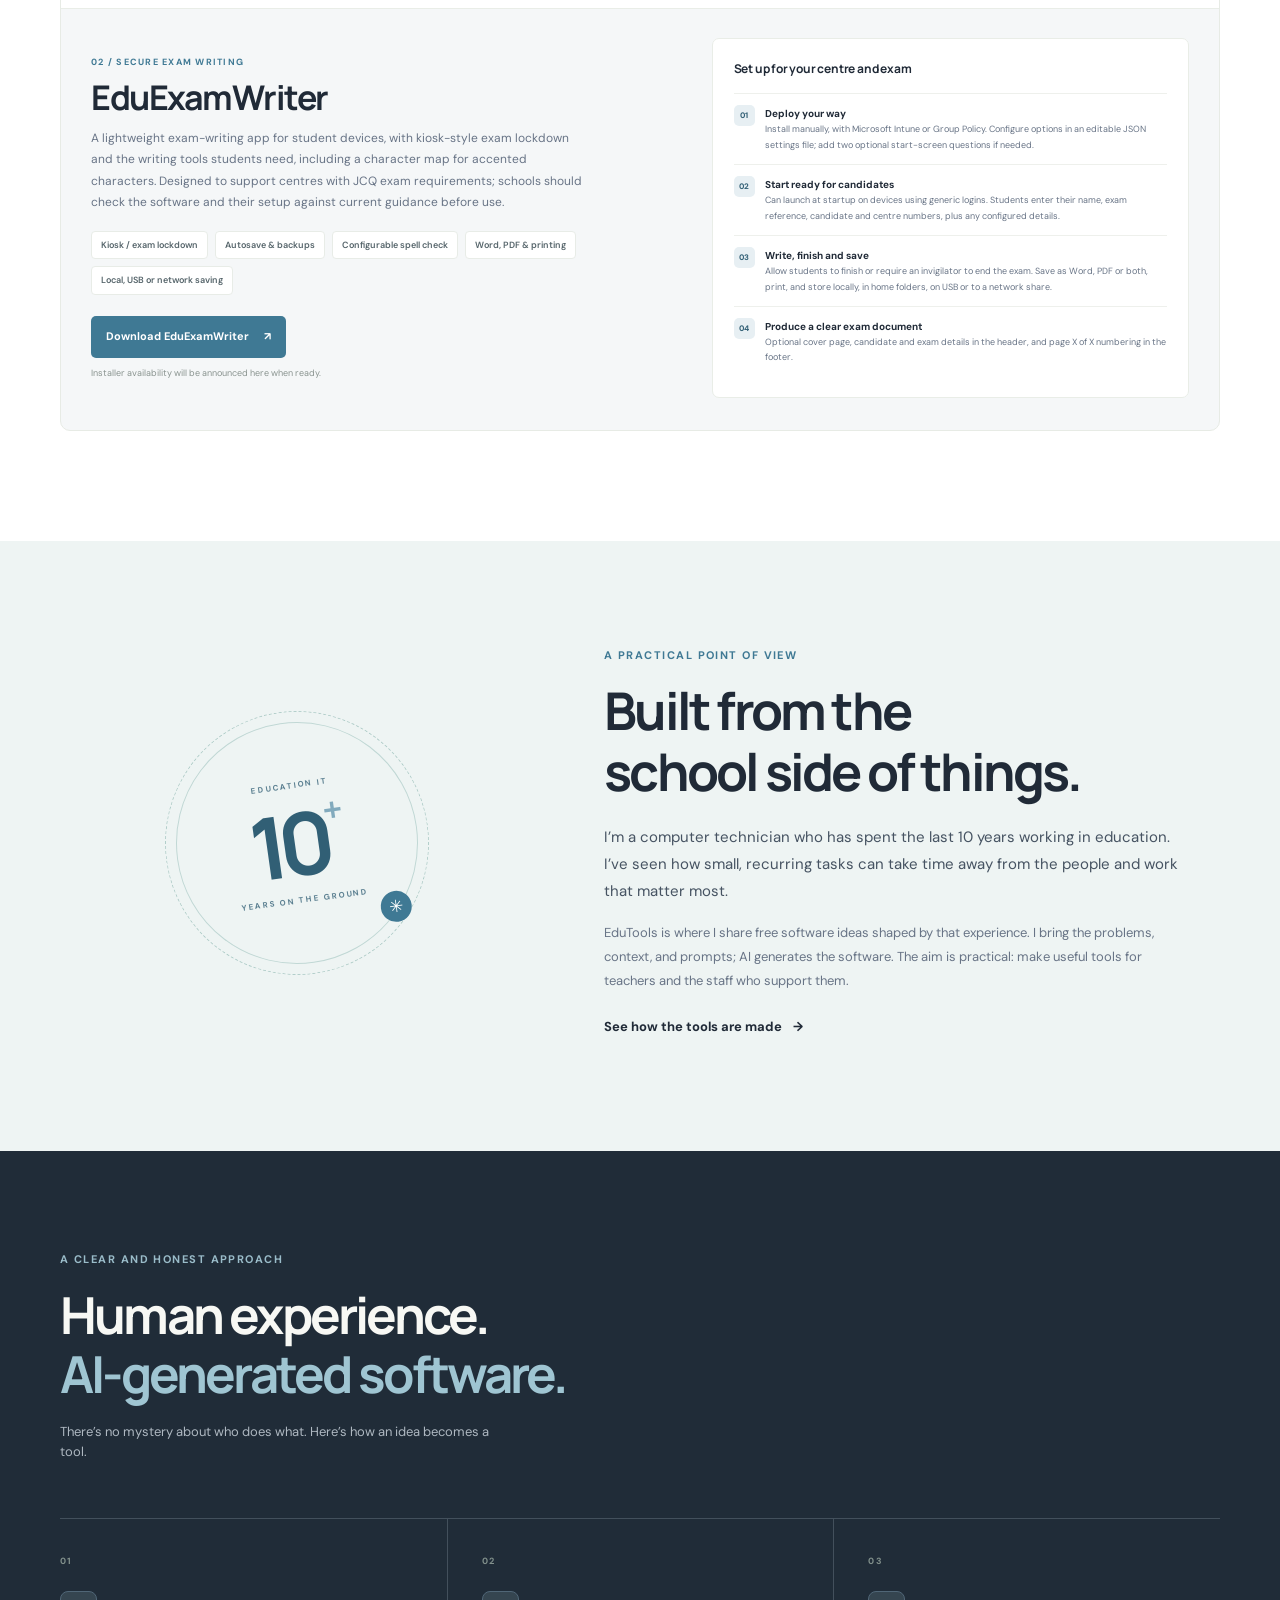
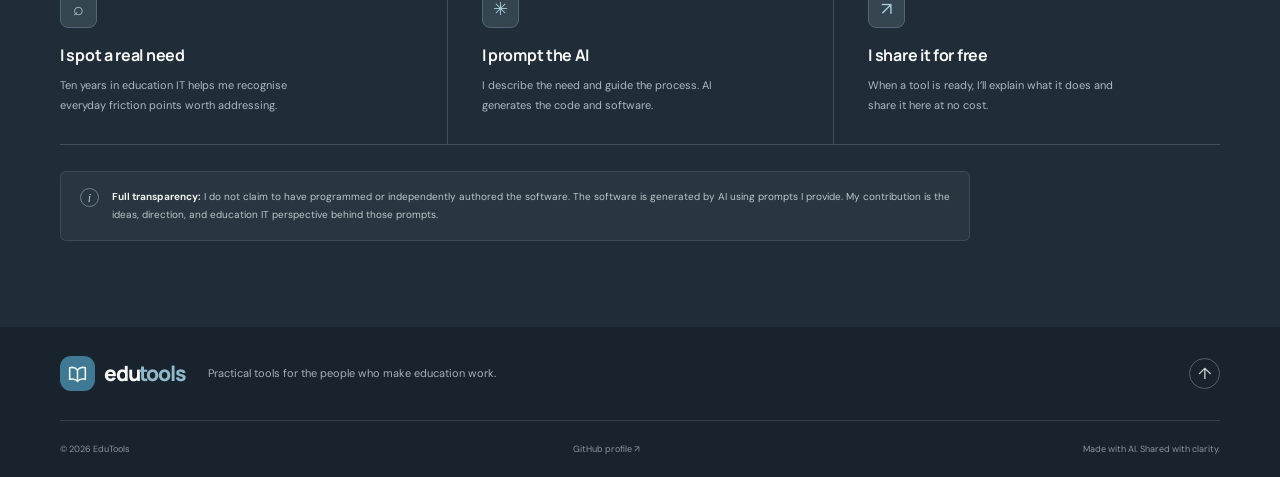
==== commit db9777ff: "Add GitHub profile links to footers Co-authored-by: Copilot App <223556219+Copilot@users.noreply.git" ====
--- a/index.html
+++ b/index.html
@@ -284,6 +284,7 @@
       </div>
       <div class="container footer-bottom">
         <span>© <span id="year">2026</span> EduTools</span>
+        <a href="https://github.com/StevenPaulDavid" target="_blank" rel="noopener noreferrer">GitHub profile ↗</a>
         <span>Made with AI. Shared with clarity.</span>
       </div>
     </footer>
